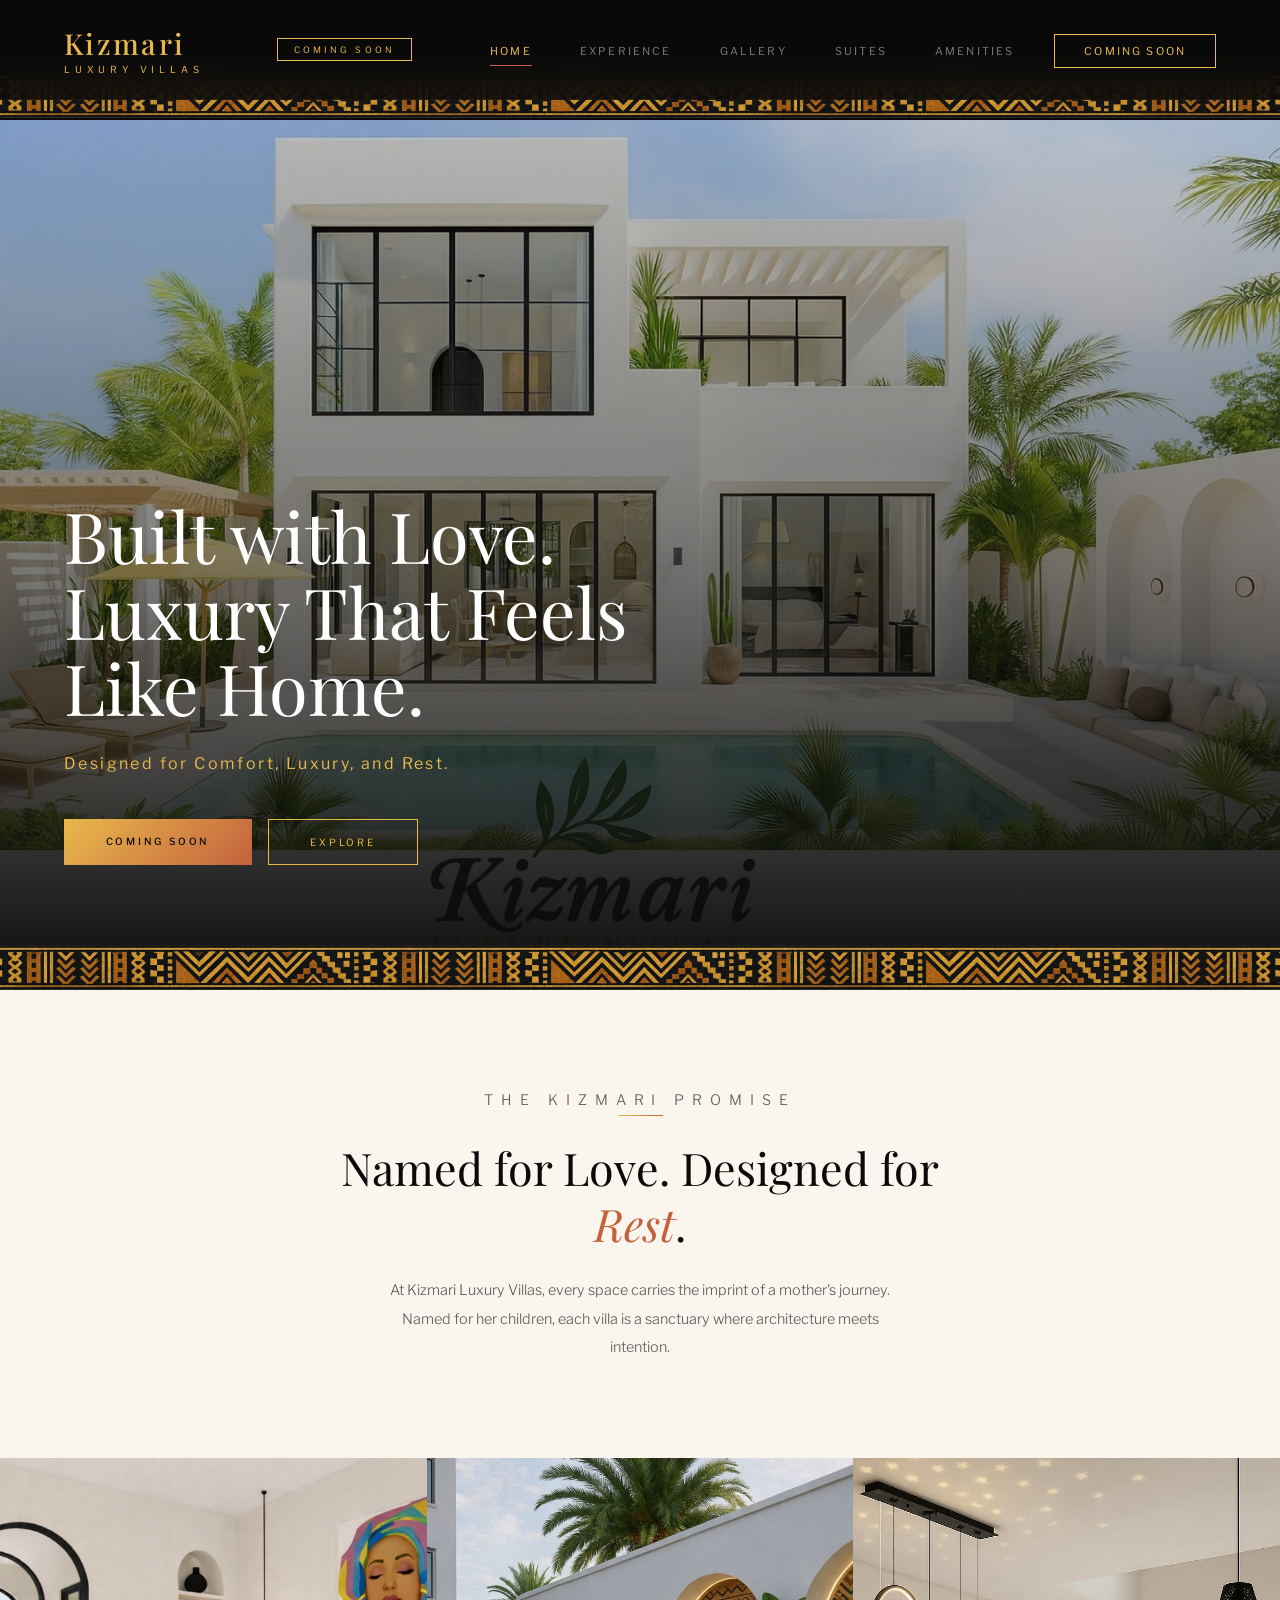
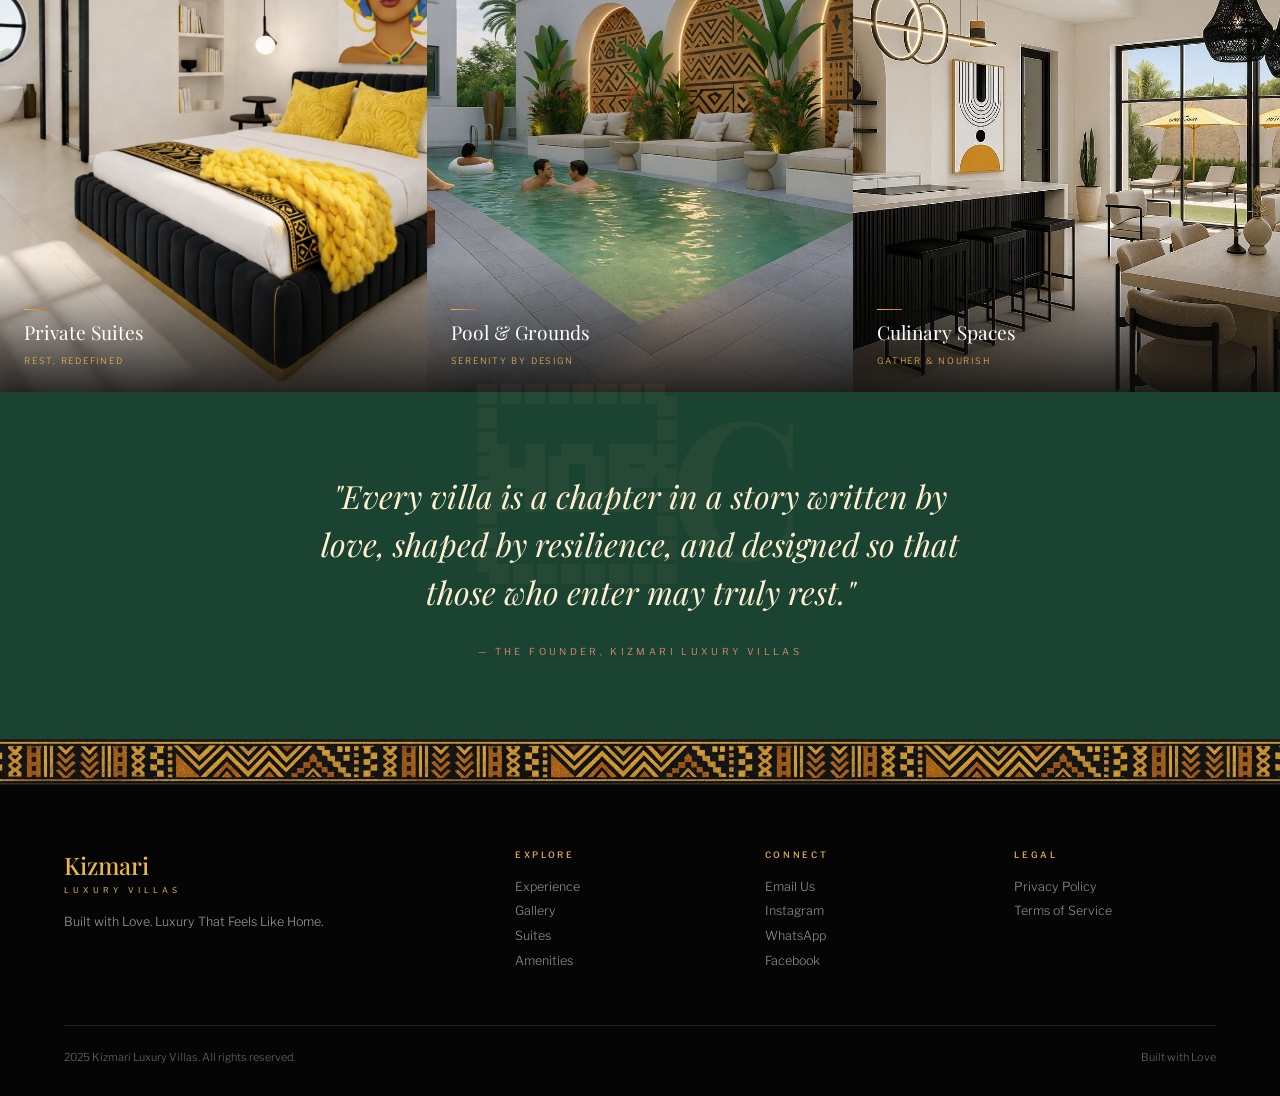
==== index.html @ bf6162c6 "Add files via upload" ====
<!DOCTYPE html>
<html lang="en">
<head>
<meta charset="UTF-8">
<meta name="viewport" content="width=device-width, initial-scale=1.0">
<title>Kizmari Luxury Villas</title>
<link rel="preconnect" href="https://fonts.googleapis.com">
<link rel="preconnect" href="https://fonts.gstatic.com" crossorigin>
<link href="https://fonts.googleapis.com/css2?family=Playfair+Display:ital,wght@0,400;0,500;0,600;0,700;1,400;1,500&family=Libre+Franklin:wght@200;300;400;500;600&display=swap" rel="stylesheet">
<style>
:root{--black:#0a0a0a;--black-rich:#111;--champagne:#e8b84b;--champagne-light:#f0d080;--champagne-glow:#fff0d0;--emerald:#1b4332;--terracotta:#c4623e;--terracotta-soft:#d4836a;--ivory:#faf5ed;--ivory-warm:#f3ebe0;--warm-white:#fefcf8;--text-body:#5c5550;--serif:'Playfair Display',Georgia,serif;--sans:'Libre Franklin','Helvetica Neue',sans-serif}
*,*::before,*::after{margin:0;padding:0;box-sizing:border-box}
html{scroll-behavior:smooth}
body{font-family:var(--sans);background:var(--black);color:#fff;overflow-x:hidden;-webkit-font-smoothing:antialiased}
::-webkit-scrollbar{width:5px}::-webkit-scrollbar-track{background:var(--black)}::-webkit-scrollbar-thumb{background:var(--champagne);border-radius:3px}
.preloader{position:fixed;inset:0;background:var(--black);z-index:10000;display:flex;align-items:center;justify-content:center;flex-direction:column;transition:opacity .8s,visibility .8s}
.preloader.hidden{opacity:0;visibility:hidden;pointer-events:none}
.preloader h2{font-family:var(--serif);font-size:3rem;font-weight:400;color:var(--champagne);letter-spacing:.1em;animation:breathe 2s ease-in-out infinite}
.preloader span{font-family:var(--sans);font-size:.55rem;font-weight:300;letter-spacing:.6em;text-transform:uppercase;color:var(--terracotta-soft);margin-top:.5rem}
.load-bar{width:100px;height:1px;background:#222;margin-top:2rem;position:relative;overflow:hidden}
.load-bar::after{content:'';position:absolute;left:0;top:0;width:40%;height:100%;background:linear-gradient(90deg,var(--champagne),var(--terracotta));animation:slide 1.2s ease-in-out infinite}
@keyframes breathe{0%,100%{opacity:.4}50%{opacity:1}}
@keyframes slide{0%{left:-40%}100%{left:100%}}
nav{position:fixed;top:0;left:0;right:0;z-index:1000;padding:1.5rem 4rem;display:flex;align-items:center;justify-content:space-between;background:rgba(10,10,10,.85);backdrop-filter:blur(12px);border-bottom:1px solid rgba(212,162,78,.06);transition:padding .3s}
nav.compact{padding:1rem 4rem}
.nav-brand{font-family:var(--serif);font-size:1.8rem;font-weight:500;color:var(--champagne);text-decoration:none;letter-spacing:.08em}
.nav-brand small{display:block;font-family:var(--sans);font-size:.6rem;font-weight:400;letter-spacing:.5em;text-transform:uppercase;color:var(--champagne);margin-top:2px}
.nav-links{display:flex;gap:0;list-style:none;align-items:center}
.nav-links a{font-family:var(--sans);font-size:.68rem;font-weight:400;letter-spacing:.2em;text-transform:uppercase;color:rgba(255,255,255,.45);text-decoration:none;padding:.5rem 1.5rem;transition:color .3s;position:relative}
.nav-links a.active{color:var(--champagne)}
.nav-links a:hover{color:var(--champagne-light)}
.nav-links a.active::after{content:'';position:absolute;bottom:0;left:1.5rem;right:1.5rem;height:1px;background:var(--terracotta)}
.nav-cta{padding:.55rem 1.8rem!important;border:1px solid var(--champagne)!important;color:var(--champagne)!important;margin-left:1rem!important;transition:all .3s!important}
.nav-cta::after{display:none!important}
.nav-cta:hover{background:var(--champagne)!important;color:var(--black)!important}
.burger{display:none;cursor:pointer;flex-direction:column;gap:5px}
.burger span{width:20px;height:1px;background:var(--champagne)}
.page{display:none;opacity:0;transition:opacity .5s;min-height:100vh;padding-top:120px}
.page.active{display:block;opacity:1}
.kente{height:45px;background:url("[data-uri]") center/auto 100% repeat-x}
.eyebrow{font-family:var(--sans);font-size:.85rem;font-weight:400;letter-spacing:.55em;text-transform:uppercase;color:var(--terracotta);margin-bottom:.8rem}
.eyebrow.gold{color:var(--champagne)}
.accent-line{width:45px;height:1px;background:linear-gradient(90deg,var(--champagne),var(--terracotta));margin-bottom:1.5rem}
.accent-line.center{margin-left:auto;margin-right:auto}
.hero{position:relative;height:calc(100vh - 75px);min-height:600px;overflow:hidden;display:flex;align-items:flex-end}
.hero img{position:absolute;inset:0;width:100%;height:100%;object-fit:cover}
.hero-shade{position:absolute;inset:0;background:linear-gradient(to top,rgba(10,10,10,.95) 0%,rgba(10,10,10,.5) 50%,rgba(10,10,10,.2) 100%)}
.hero-body{position:relative;z-index:2;padding:0 4rem 5rem;max-width:780px}
.hero-body h1{font-family:var(--serif);font-size:clamp(2.8rem,5.5vw,5rem);font-weight:400;line-height:1.08;color:#fff;margin-bottom:1.5rem}
.hero-body h1 em{font-style:italic;background:linear-gradient(135deg,var(--champagne),var(--terracotta));-webkit-background-clip:text;-webkit-text-fill-color:transparent;background-clip:text}
.hero-body p{font-family:var(--sans);font-size:.95rem;font-weight:300;color:rgba(255,255,255,.8);line-height:1.85;max-width:440px;margin-bottom:2.5rem}
.hero-btns{display:flex;gap:1rem;flex-wrap:wrap}
.btn-gold{font-family:var(--sans);font-size:.62rem;font-weight:500;letter-spacing:.28em;text-transform:uppercase;padding:1rem 2.6rem;background:linear-gradient(135deg,var(--champagne),var(--terracotta));color:var(--black);text-decoration:none;transition:filter .3s,transform .3s;display:inline-block}
.btn-gold:hover{filter:brightness(1.12);transform:translateY(-2px)}
.btn-border{font-family:var(--sans);font-size:.62rem;font-weight:400;letter-spacing:.28em;text-transform:uppercase;padding:1rem 2.6rem;border:1px solid var(--champagne);color:var(--champagne);text-decoration:none;transition:all .3s;display:inline-block}
.btn-border:hover{background:var(--champagne);color:var(--black)}
.home-intro{background:var(--ivory);padding:6rem 4rem;text-align:center}
.home-intro h2{font-family:var(--serif);font-size:clamp(1.8rem,3.5vw,2.8rem);font-weight:400;color:var(--black);line-height:1.25;max-width:620px;margin:0 auto 1.5rem}
.home-intro h2 em{font-style:italic;color:var(--terracotta)}
.home-intro p{font-family:var(--sans);font-size:.9rem;font-weight:300;line-height:2;color:var(--text-body);max-width:520px;margin:0 auto}
.home-features{display:grid;grid-template-columns:1fr 1fr 1fr;gap:0}
.home-feat{position:relative;overflow:hidden;aspect-ratio:4/5;cursor:pointer}
.home-feat img{width:100%;height:100%;object-fit:cover;transition:transform .7s}
.home-feat:hover img{transform:scale(1.05)}
.home-feat-label{position:absolute;bottom:0;left:0;right:0;padding:3rem 1.5rem 1.5rem;background:linear-gradient(to top,rgba(10,10,10,.85) 0%,transparent 100%)}
.home-feat-label h4{font-family:var(--serif);font-size:1.2rem;font-weight:400;color:#fff;margin-bottom:.2rem}
.home-feat-label span{font-family:var(--sans);font-size:.55rem;font-weight:300;letter-spacing:.2em;text-transform:uppercase;color:var(--champagne)}
.feat-line{width:25px;height:1px;margin-bottom:.6rem;background:linear-gradient(90deg,var(--champagne),var(--terracotta))}
.quote-banner{background:var(--emerald);padding:5rem 4rem;text-align:center;position:relative}
.quote-banner::before{content:'C';font-family:var(--serif);font-size:12rem;font-weight:700;color:rgba(212,162,78,.06);position:absolute;top:-.5rem;left:50%;transform:translateX(-50%);line-height:1}
.quote-banner p{font-family:var(--serif);font-size:clamp(1.3rem,2.5vw,2rem);font-weight:400;font-style:italic;color:var(--champagne-glow);line-height:1.5;max-width:650px;margin:0 auto 1.5rem;position:relative;z-index:1}
.quote-banner cite{font-family:var(--sans);font-size:.6rem;font-weight:400;letter-spacing:.35em;text-transform:uppercase;color:var(--terracotta-soft);font-style:normal;position:relative;z-index:1}
.exp-split{display:grid;grid-template-columns:1fr 1fr;min-height:500px}
.exp-img{overflow:hidden}.exp-img img{width:100%;height:100%;object-fit:cover;transition:transform .7s}
.exp-img:hover img{transform:scale(1.03)}
.exp-body{display:flex;align-items:center;padding:4rem 4.5rem}
.exp-body-inner{max-width:440px}
.exp-body h3{font-family:var(--serif);font-size:clamp(1.8rem,2.5vw,2.3rem);font-weight:400;line-height:1.2;margin-bottom:1.2rem}
.exp-body p{font-family:var(--sans);font-size:.88rem;font-weight:300;line-height:2;margin-bottom:2rem}
.exp-stats{display:flex;gap:2.5rem;padding-top:1.5rem;border-top:1px solid rgba(255,255,255,.06)}
.exp-stat h4{font-family:var(--serif);font-size:1.8rem;font-weight:400;color:var(--champagne)}
.exp-stat span{font-family:var(--sans);font-size:.6rem;letter-spacing:.12em;text-transform:uppercase;color:rgba(255,255,255,.5)}
.exp-light{background:var(--ivory)}.exp-light h3{color:var(--black)}.exp-light p{color:var(--text-body)}.exp-light .exp-stats{border-color:rgba(0,0,0,.08)}.exp-light .exp-stat h4{color:var(--terracotta)}.exp-light .exp-stat span{color:var(--text-body)}
.exp-dark{background:var(--black-rich)}.exp-dark h3{color:#fff}.exp-dark p{color:rgba(255,255,255,.55)}
.gallery-hero{position:relative;height:50vh;min-height:350px;overflow:hidden;display:flex;align-items:center;justify-content:center;text-align:center}
.gallery-hero img{position:absolute;inset:0;width:100%;height:100%;object-fit:cover}
.gallery-hero-shade{position:absolute;inset:0;background:rgba(10,10,10,.65)}
.gallery-hero-text{position:relative;z-index:2}
.gallery-hero-text h1{font-family:var(--serif);font-size:clamp(2.5rem,5vw,4rem);font-weight:400;color:#fff;margin-bottom:.5rem}
.gallery-body{background:var(--ivory-warm);padding:4rem 2rem}
.masonry{columns:3;column-gap:1rem;max-width:1300px;margin:0 auto}
.masonry-item{break-inside:avoid;margin-bottom:1rem;overflow:hidden;cursor:pointer}
.masonry-item img{width:100%;display:block;transition:transform .6s}
.masonry-item:hover img{transform:scale(1.04)}
.suites-hero{position:relative;height:50vh;min-height:350px;overflow:hidden;display:flex;align-items:center;justify-content:center;text-align:center}
.suites-hero img{position:absolute;inset:0;width:100%;height:100%;object-fit:cover}
.suites-hero-shade{position:absolute;inset:0;background:rgba(10,10,10,.6)}
.suites-hero-text{position:relative;z-index:2}
.suites-hero-text h1{font-family:var(--serif);font-size:clamp(2.5rem,5vw,4rem);font-weight:400;color:#fff;margin-bottom:.5rem}
.suites-grid{display:grid;grid-template-columns:repeat(2,1fr);gap:0}
.suite-card{position:relative;overflow:hidden;aspect-ratio:4/3;cursor:pointer}
.suite-card img{width:100%;height:100%;object-fit:cover;transition:transform .7s}
.suite-card:hover img{transform:scale(1.05)}
.suite-label{position:absolute;bottom:0;left:0;right:0;padding:3.5rem 2rem 2rem;background:linear-gradient(to top,rgba(10,10,10,.85) 0%,transparent 100%)}
.suite-label h4{font-family:var(--serif);font-size:1.3rem;font-weight:400;color:#fff;margin-bottom:.2rem}
.suite-label span{font-family:var(--sans);font-size:.55rem;font-weight:300;letter-spacing:.2em;text-transform:uppercase;color:var(--champagne)}
.amen-hero{position:relative;height:50vh;min-height:350px;overflow:hidden;display:flex;align-items:center;justify-content:center;text-align:center}
.amen-hero img{position:absolute;inset:0;width:100%;height:100%;object-fit:cover}
.amen-hero-shade{position:absolute;inset:0;background:rgba(10,10,10,.6)}
.amen-hero-text{position:relative;z-index:2}
.amen-hero-text h1{font-family:var(--serif);font-size:clamp(2.5rem,5vw,4rem);font-weight:400;color:#fff;margin-bottom:.5rem}
.amen-content{background:var(--emerald);padding:5rem 4rem;position:relative;overflow:hidden}
.amen-content::before{content:'';position:absolute;inset:0;background:radial-gradient(ellipse at 20% 50%,rgba(212,162,78,.06) 0%,transparent 60%)}
.amen-grid{position:relative;z-index:1;max-width:1000px;margin:0 auto;display:grid;grid-template-columns:1fr 1fr;gap:1.2rem}
.amen-card{display:flex;align-items:center;gap:1.2rem;padding:1.3rem;background:rgba(255,255,255,.04);border:1px solid rgba(255,255,255,.06);transition:all .3s}
.amen-card:hover{background:rgba(212,162,78,.07);border-color:rgba(212,162,78,.12)}
.amen-icon{width:40px;height:40px;border-radius:50%;background:rgba(212,162,78,.1);display:flex;align-items:center;justify-content:center;flex-shrink:0}
.amen-icon svg{width:18px;height:18px;stroke:var(--champagne);fill:none;stroke-width:1.5}
.amen-card h5{font-family:var(--sans);font-size:.78rem;font-weight:400;color:rgba(255,255,255,.8);letter-spacing:.05em;margin-bottom:.2rem}
.amen-card p{font-family:var(--sans);font-size:.72rem;font-weight:300;color:rgba(255,255,255,.4);line-height:1.5}
.amen-images{background:var(--ivory);padding:3rem 2rem}
.amen-img-grid{display:grid;grid-template-columns:repeat(3,1fr);gap:1rem;max-width:1300px;margin:0 auto}
.amen-img-grid img{width:100%;aspect-ratio:4/3;object-fit:cover;transition:transform .5s}
.amen-img-grid img:hover{transform:scale(1.03)}
.contact-page{min-height:calc(100vh - 75px);display:flex;align-items:center;justify-content:center;background:var(--black);position:relative;overflow:hidden;padding:4rem}
.contact-page::before{content:'';position:absolute;inset:0;background:radial-gradient(ellipse at 30% 50%,rgba(27,67,50,.2) 0%,transparent 50%),radial-gradient(ellipse at 70% 70%,rgba(196,98,62,.08) 0%,transparent 40%)}
.contact-inner{position:relative;text-align:center;max-width:600px}
.contact-inner h1{font-family:var(--serif);font-size:clamp(2.5rem,4.5vw,3.8rem);font-weight:400;color:#fff;line-height:1.15;margin-bottom:1rem}
.contact-inner h1 em{font-style:italic;background:linear-gradient(135deg,var(--champagne),var(--terracotta));-webkit-background-clip:text;-webkit-text-fill-color:transparent;background-clip:text}
.contact-inner>p{font-family:var(--sans);font-size:.95rem;font-weight:300;color:rgba(255,255,255,.45);line-height:1.9;margin-bottom:3rem}
.contact-btns{display:flex;gap:1rem;justify-content:center;flex-wrap:wrap}
footer{background:#050505;padding:4rem 4rem 2rem;border-top:1px solid rgba(212,162,78,.15)}
.ft-grid{max-width:1200px;margin:0 auto;display:grid;grid-template-columns:2fr 1fr 1fr 1fr;gap:3rem}
.ft-brand{font-family:var(--serif);font-size:1.5rem;font-weight:500;color:var(--champagne);margin-bottom:.3rem}
.ft-tag{font-family:var(--sans);font-size:.5rem;letter-spacing:.5em;text-transform:uppercase;color:var(--champagne);margin-bottom:1rem}
.ft-desc{font-family:var(--sans);font-size:.78rem;font-weight:300;color:rgba(255,255,255,.6);line-height:1.8;max-width:260px}
.ft-col h5{font-family:var(--sans);font-size:.55rem;font-weight:500;letter-spacing:.3em;text-transform:uppercase;color:var(--champagne);margin-bottom:1.2rem}
.ft-col a{display:block;font-family:var(--sans);font-size:.78rem;font-weight:300;color:rgba(255,255,255,.55);text-decoration:none;margin-bottom:.6rem;transition:color .3s}
.ft-col a:hover{color:var(--champagne)}
.ft-bottom{max-width:1200px;margin:3rem auto 0;padding-top:1.5rem;border-top:1px solid rgba(255,255,255,.1);display:flex;justify-content:space-between}
.ft-bottom span{font-family:var(--sans);font-size:.68rem;font-weight:300;color:rgba(255,255,255,.4)}
@media(max-width:1024px){nav{padding:1.2rem 2rem}.hero-body{padding:0 2rem 3.5rem}.exp-split{grid-template-columns:1fr}.exp-body{padding:3rem 2rem}.home-features{grid-template-columns:1fr 1fr}.suites-grid{grid-template-columns:1fr}.amen-grid{grid-template-columns:1fr}.amen-img-grid{grid-template-columns:1fr 1fr}.ft-grid{grid-template-columns:1fr 1fr;gap:2rem}}
@media(max-width:768px){.nav-links{display:none}.burger{display:flex}.nav-links.open{display:flex;flex-direction:column;position:absolute;top:100%;left:0;right:0;background:rgba(10,10,10,.97);padding:1.5rem;gap:1rem;border-bottom:1px solid rgba(212,162,78,.08)}.home-features{grid-template-columns:1fr}.masonry{columns:2}.suites-grid{grid-template-columns:1fr}.amen-img-grid{grid-template-columns:1fr}.hero-btns{flex-direction:column}.contact-page{padding:2rem}.ft-grid{grid-template-columns:1fr;gap:1.5rem}.ft-bottom{flex-direction:column;gap:.5rem;text-align:center}}





.nav-kente{height:45px;background:url("[data-uri]") center/auto 100% repeat-x;position:fixed;top:75px;left:0;right:0;z-index:999;transition:top .3s}
.hero-body .hero-sub-gold{font-family:var(--sans);font-size:1rem;font-weight:400;letter-spacing:.15em;color:var(--champagne)!important;line-height:1.85;max-width:440px;margin-bottom:2.5rem}
</style>
</head>
<body>
<div class="preloader" id="preloader"><h2>Kizmari</h2><span>Luxury Villas</span><div class="load-bar"></div></div>

<nav id="nav">
  <a href="#" class="nav-brand" onclick="return go('home')">Kizmari<small>Luxury Villas</small></a><span style="font-family:var(--sans);font-size:.55rem;font-weight:400;letter-spacing:.35em;text-transform:uppercase;color:var(--champagne);border:1px solid var(--champagne);padding:.3rem 1rem;margin-left:1.2rem">Coming Soon</span>
  <ul class="nav-links" id="navLinks">
    <li><a href="#" data-page="home" class="active" onclick="return go('home')">Home</a></li>
    <li><a href="#" data-page="experience" onclick="return go('experience')">Experience</a></li>
    <li><a href="#" data-page="gallery" onclick="return go('gallery')">Gallery</a></li>
    <li><a href="#" data-page="suites" onclick="return go('suites')">Suites</a></li>
    <li><a href="#" data-page="amenities" onclick="return go('amenities')">Amenities</a></li>
    <li><a href="#" data-page="contact" class="nav-cta" onclick="return go('contact')">Coming Soon</a></li>
  </ul>
  <div class="burger" onclick="document.getElementById('navLinks').classList.toggle('open')"><span></span><span></span><span></span></div>
</nav>
<div class="nav-kente"></div>

<div class="page active" id="page-home">
  <section class="hero">
    <img src="[data-uri]" alt="Kizmari Villa">
    <div class="hero-shade"></div>
    <div class="hero-body">
      <h1>Built with Love.<br>Luxury That Feels Like Home.</h1>
      <p class="hero-sub-gold">Designed for Comfort, Luxury, and Rest.</p>
      <div class="hero-btns">
        <a href="#" class="btn-gold" onclick="return go('contact')">Coming Soon</a>
        <a href="#" class="btn-border" onclick="return go('experience')">Explore</a>
      </div>
    </div>
  </section>
  <div class="kente"></div>
  <section class="home-intro">
    <p class="eyebrow">The Kizmari Promise</p>
    <div class="accent-line center"></div>
    <h2>Named for Love. Designed for <em>Rest</em>.</h2>
    <p>At Kizmari Luxury Villas, every space carries the imprint of a mother's journey. Named for her children, each villa is a sanctuary where architecture meets intention.</p>
  </section>
  <section class="home-features">
    <div class="home-feat" onclick="return go('suites')">
      <img src="[data-uri]" alt="Suites">
      <div class="home-feat-label"><div class="feat-line"></div><h4>Private Suites</h4><span>Rest, Redefined</span></div>
    </div>
    <div class="home-feat" onclick="return go('gallery')">
      <img src="[data-uri]" alt="Pool">
      <div class="home-feat-label"><div class="feat-line"></div><h4>Pool &amp; Grounds</h4><span>Serenity by Design</span></div>
    </div>
    <div class="home-feat" onclick="return go('experience')">
      <img src="[data-uri]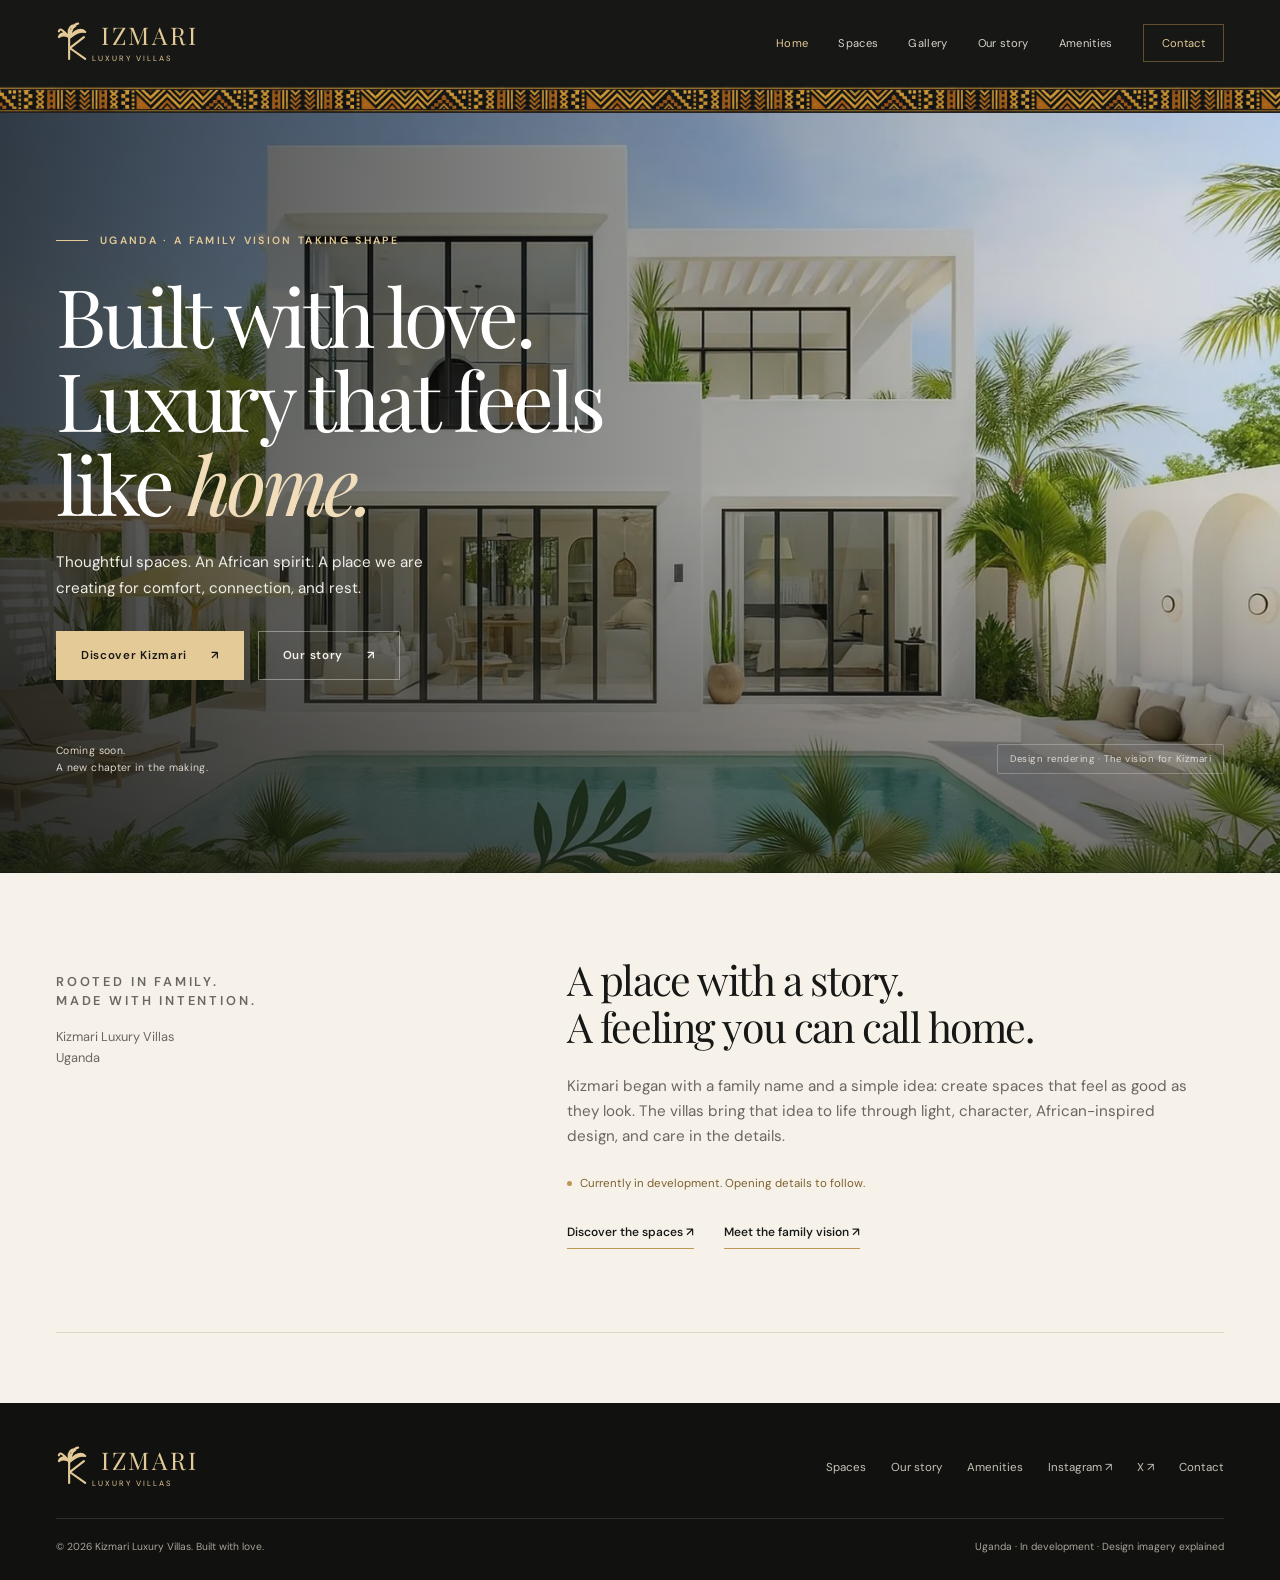
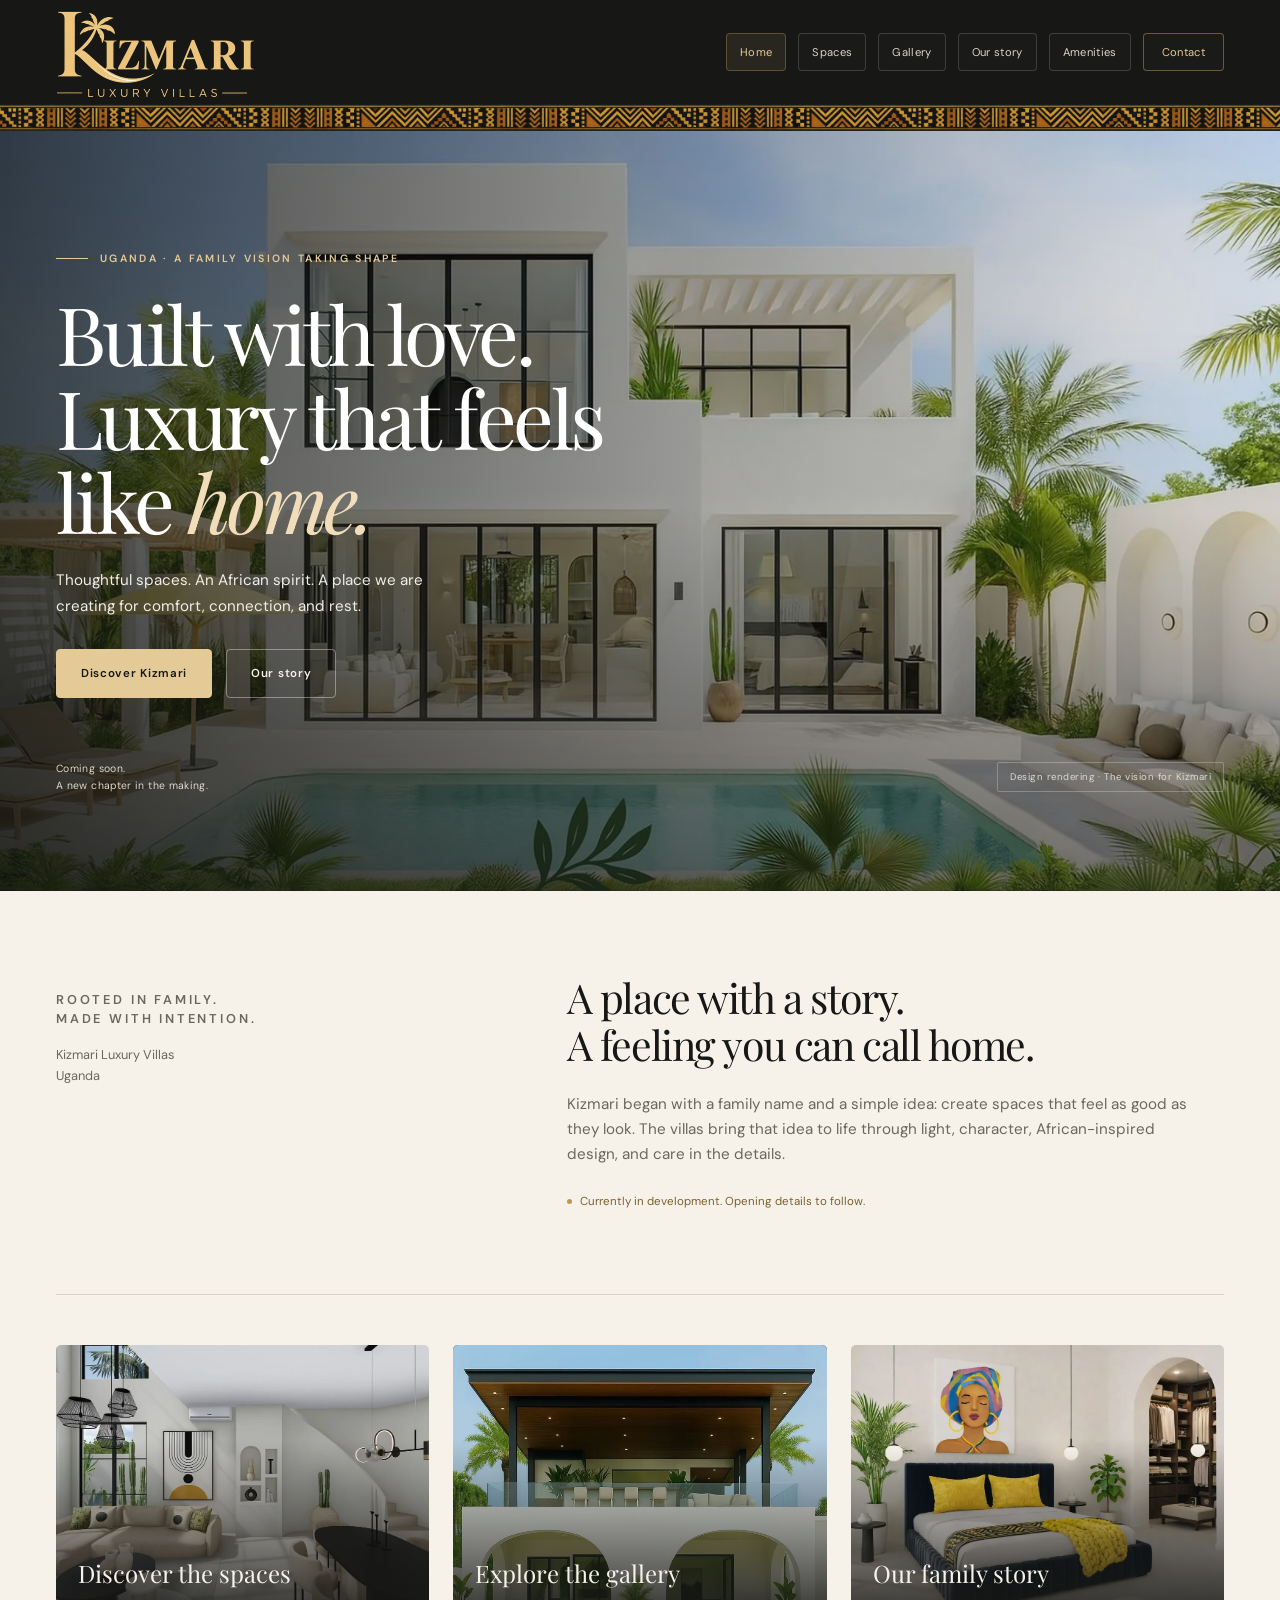
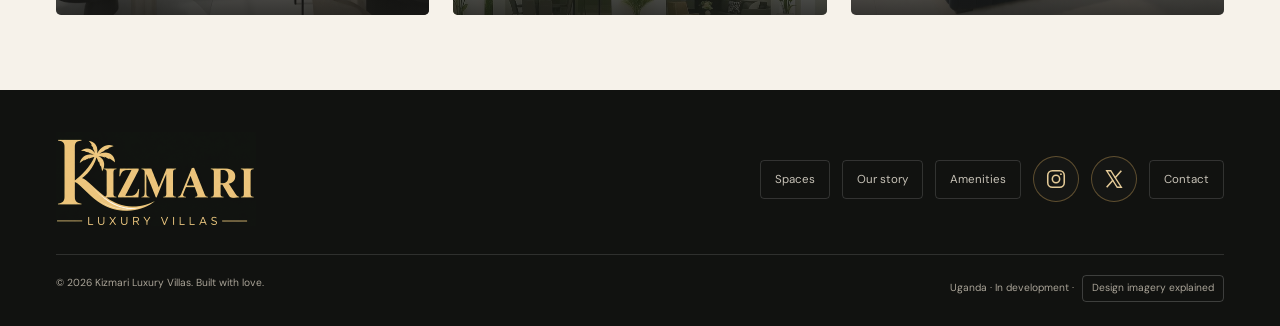
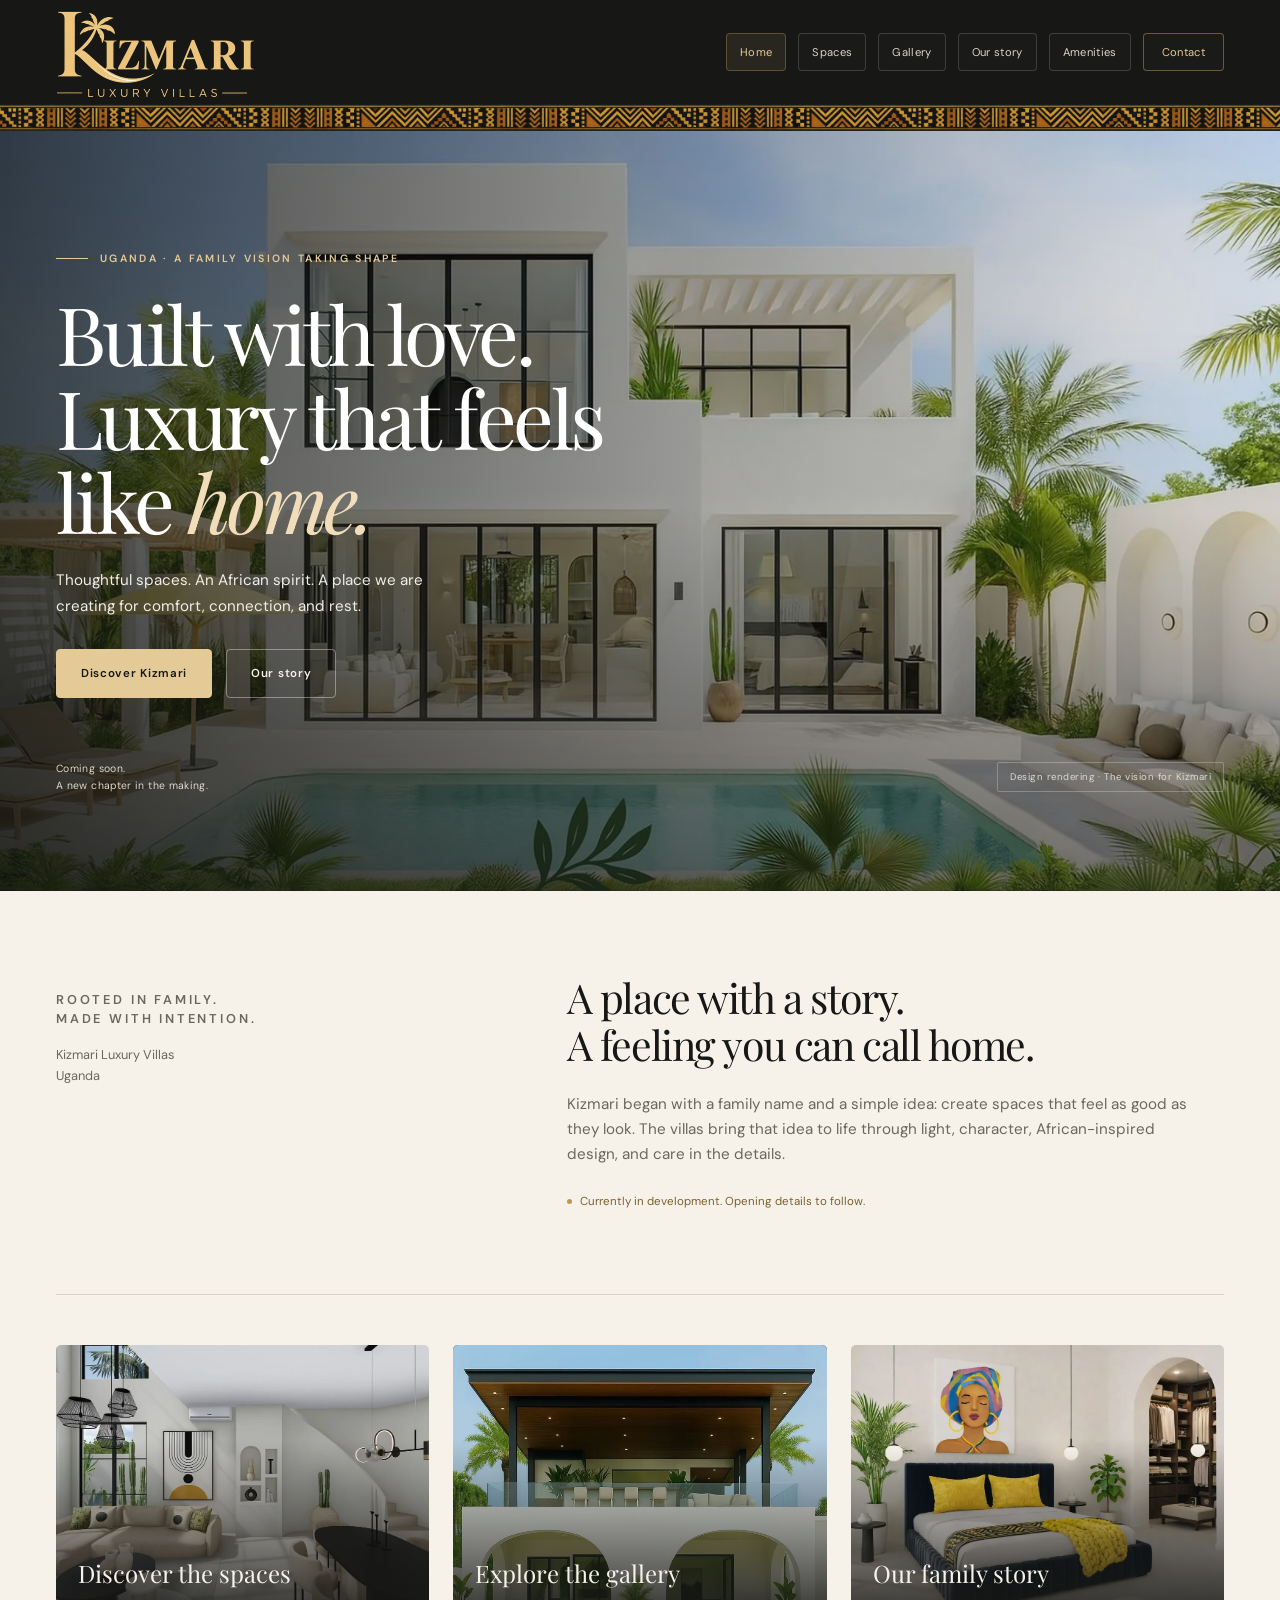
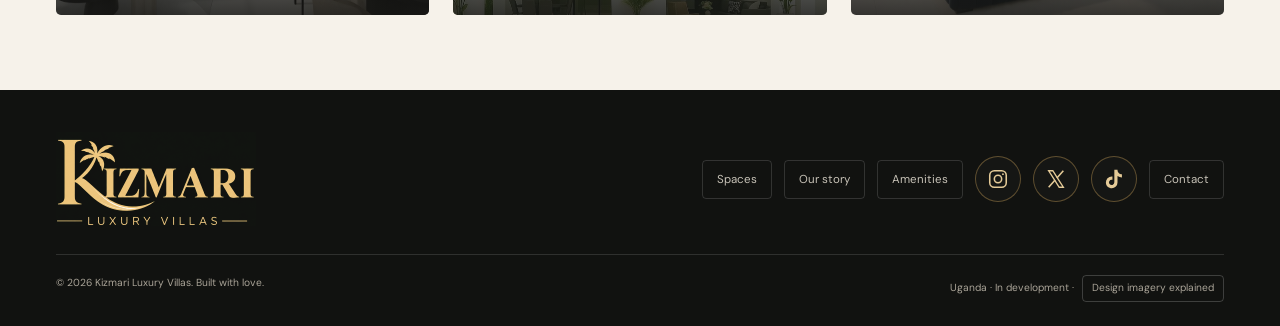
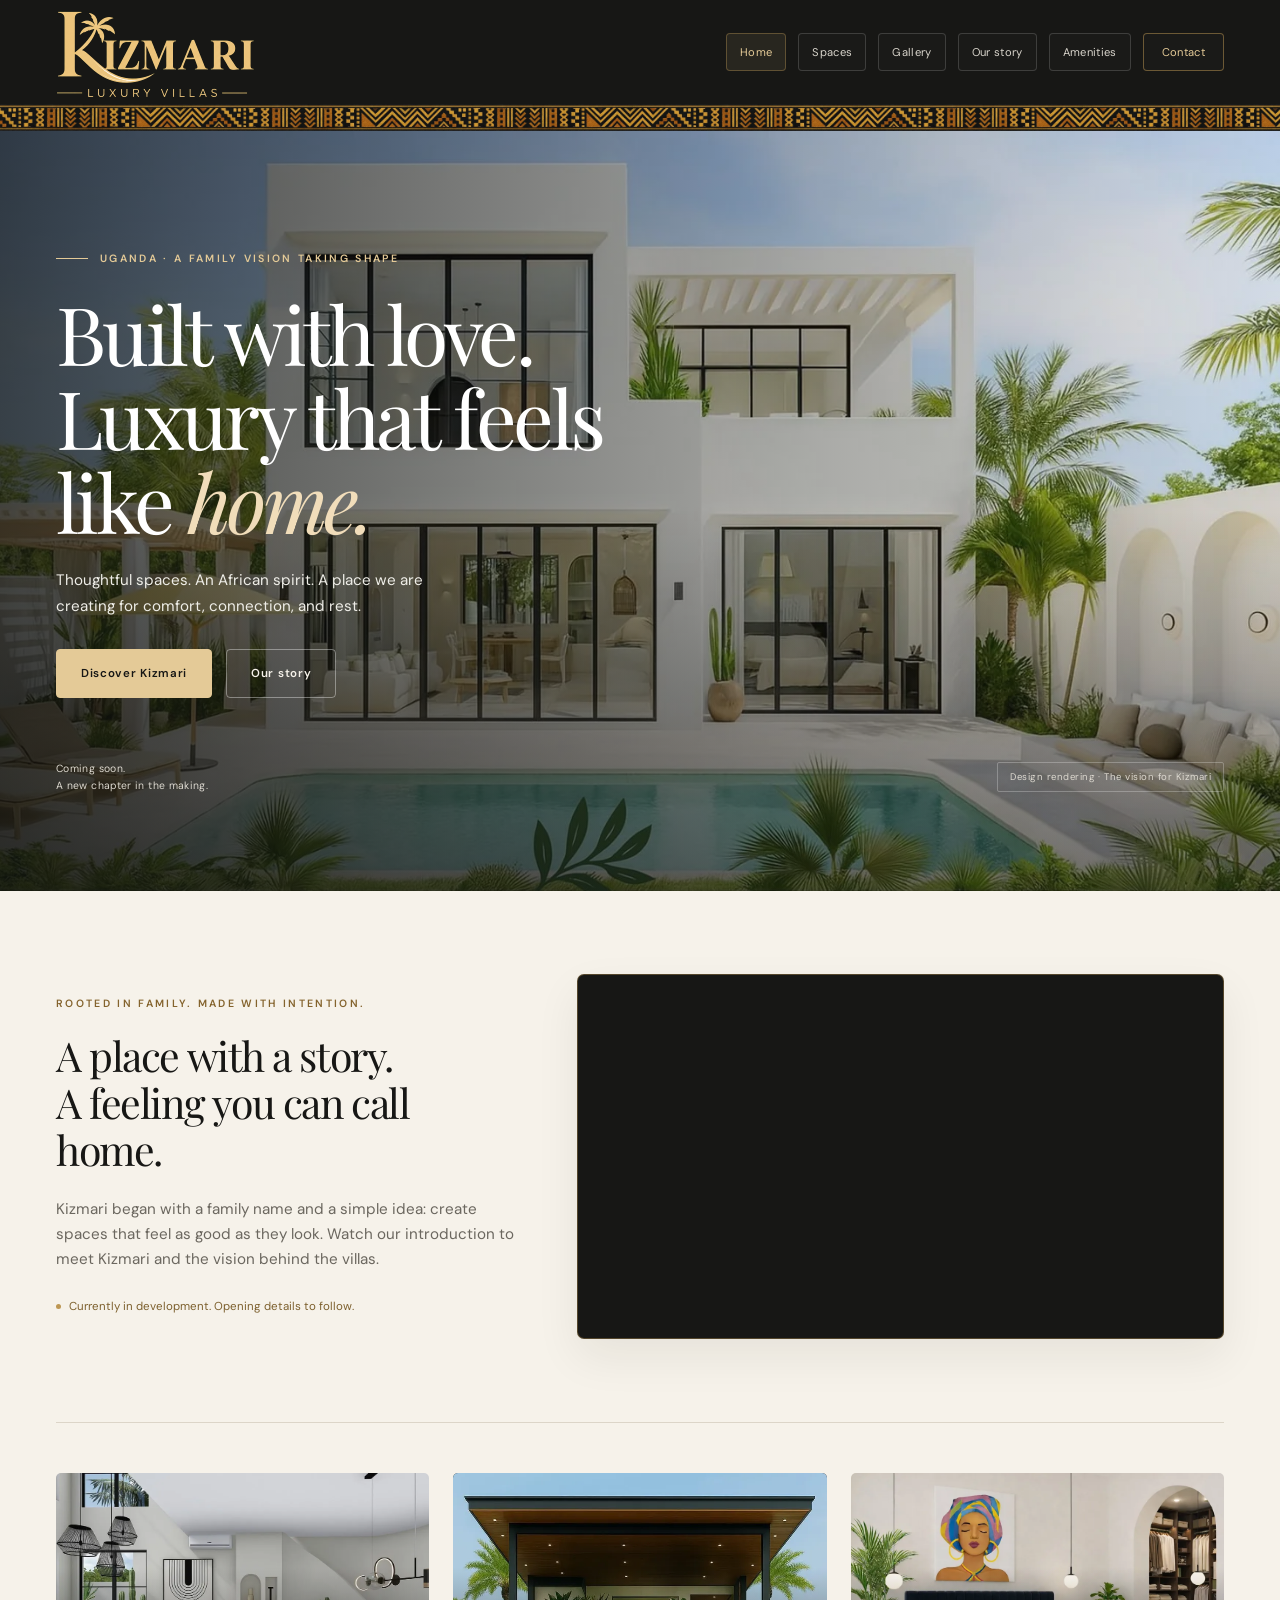
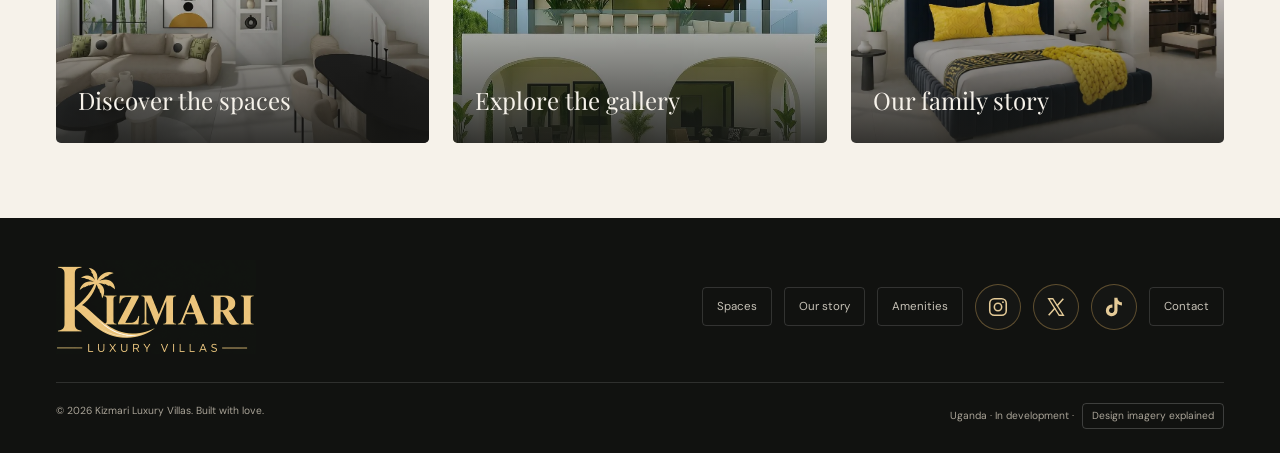
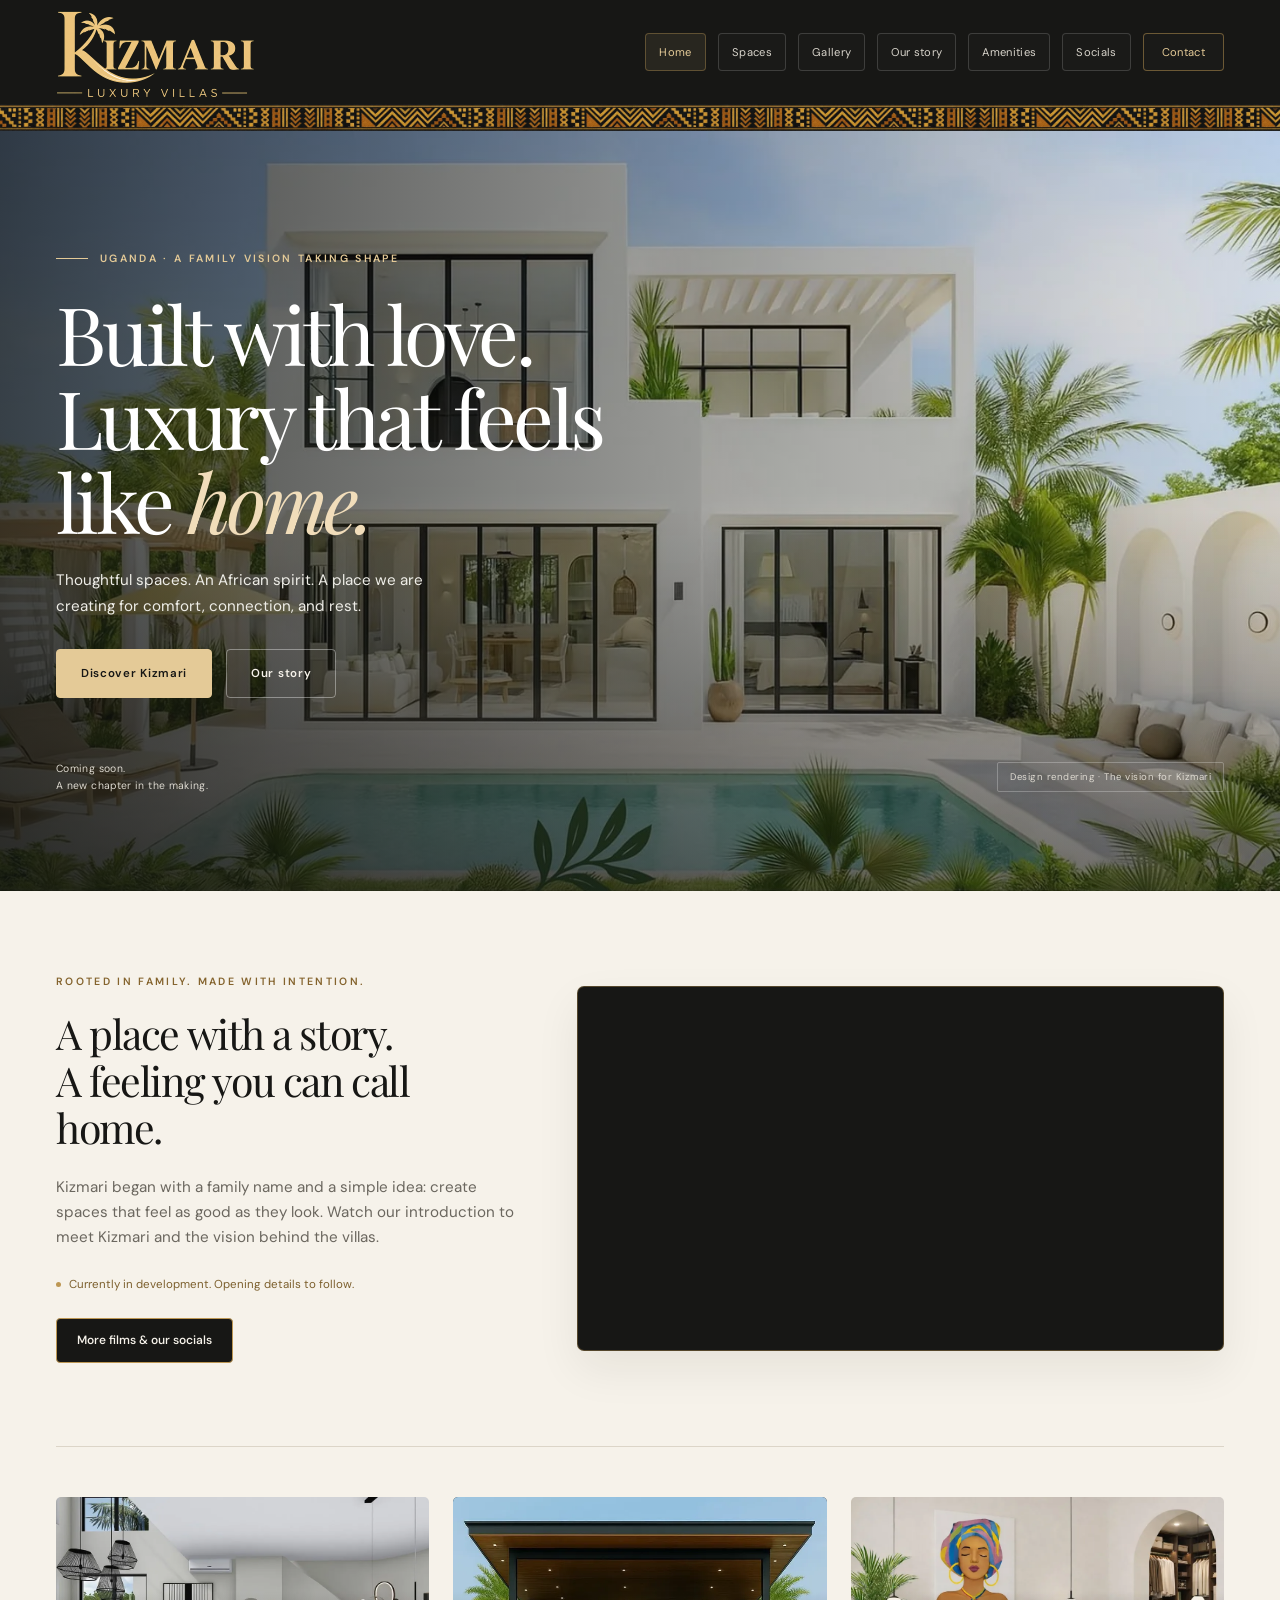
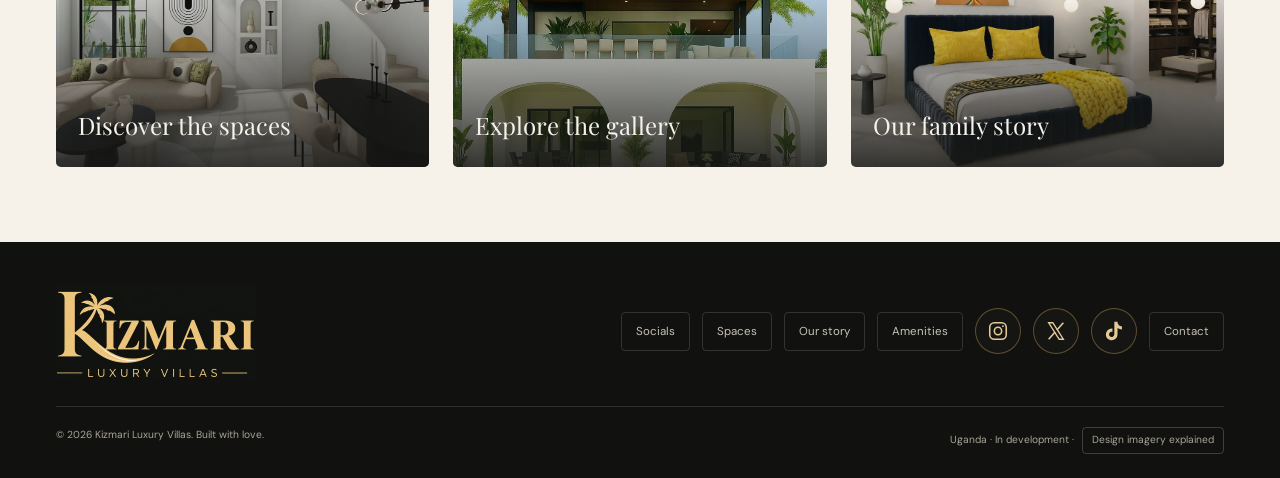
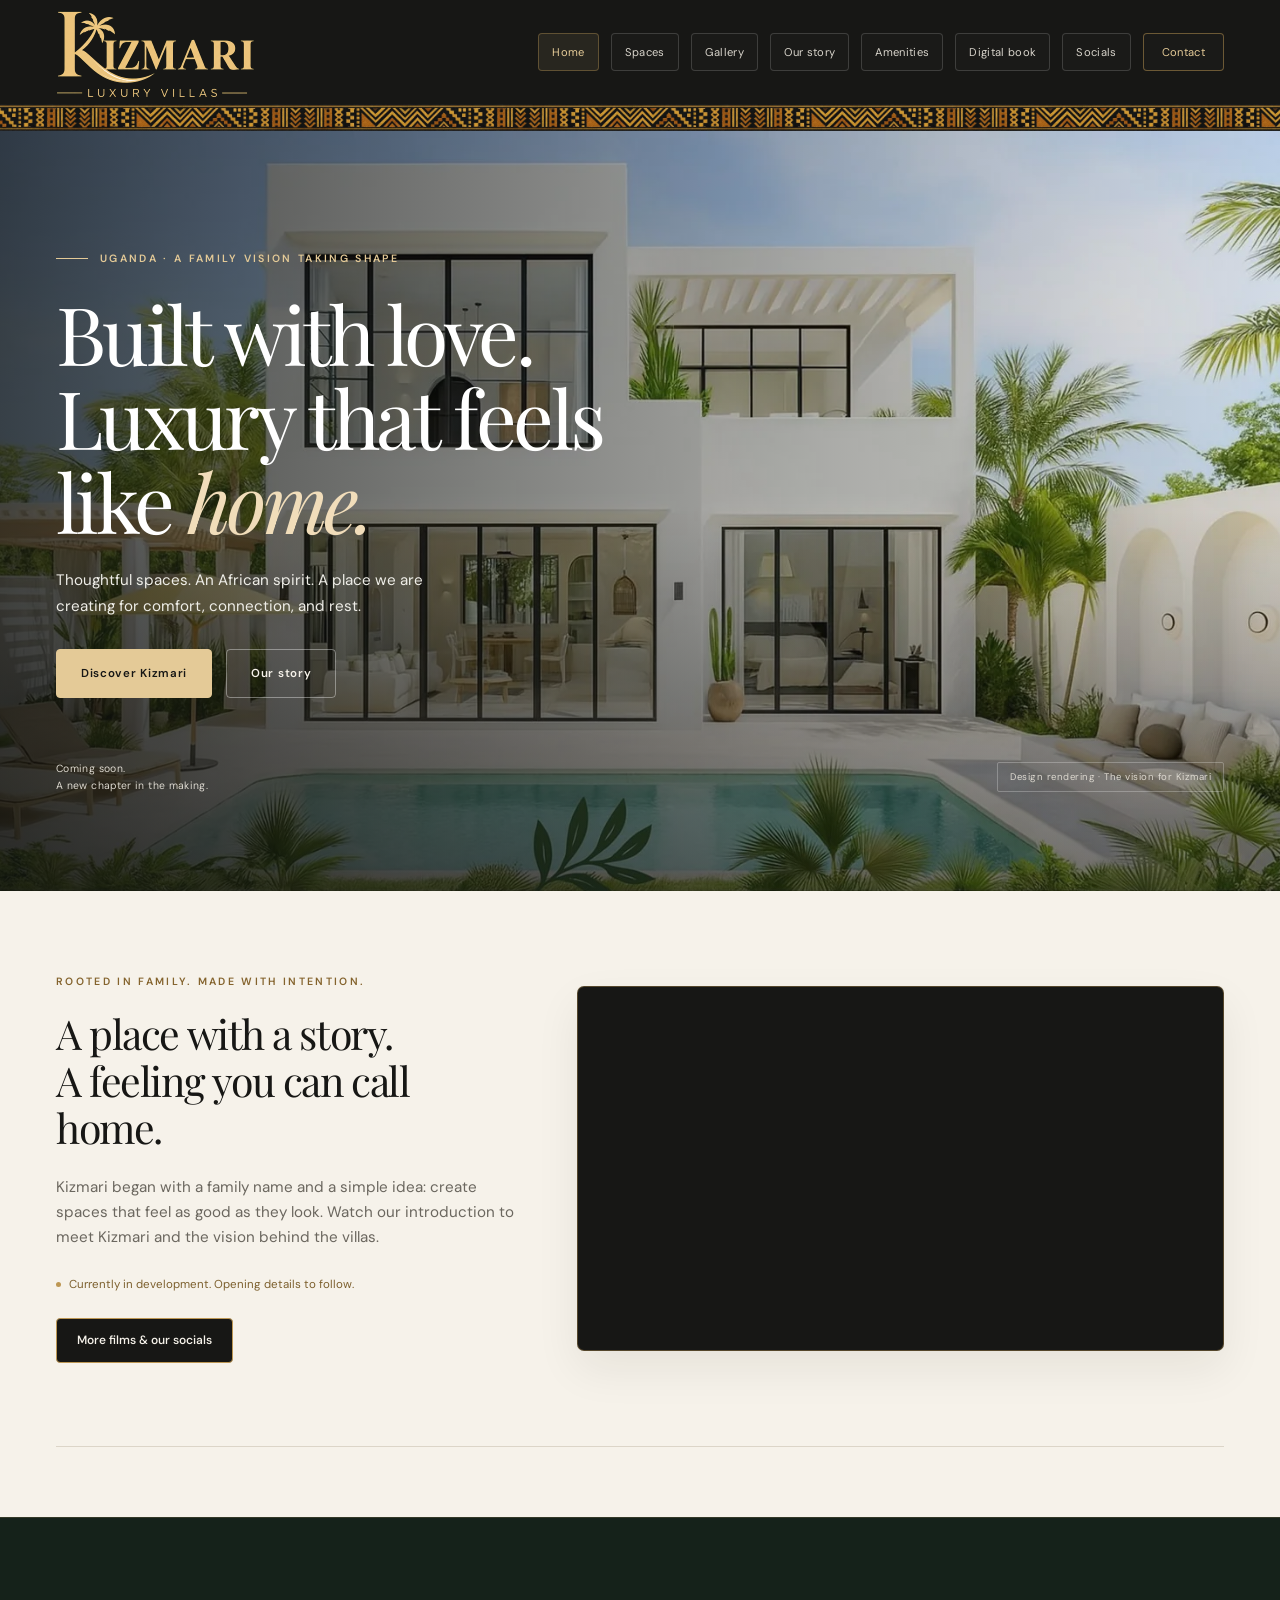
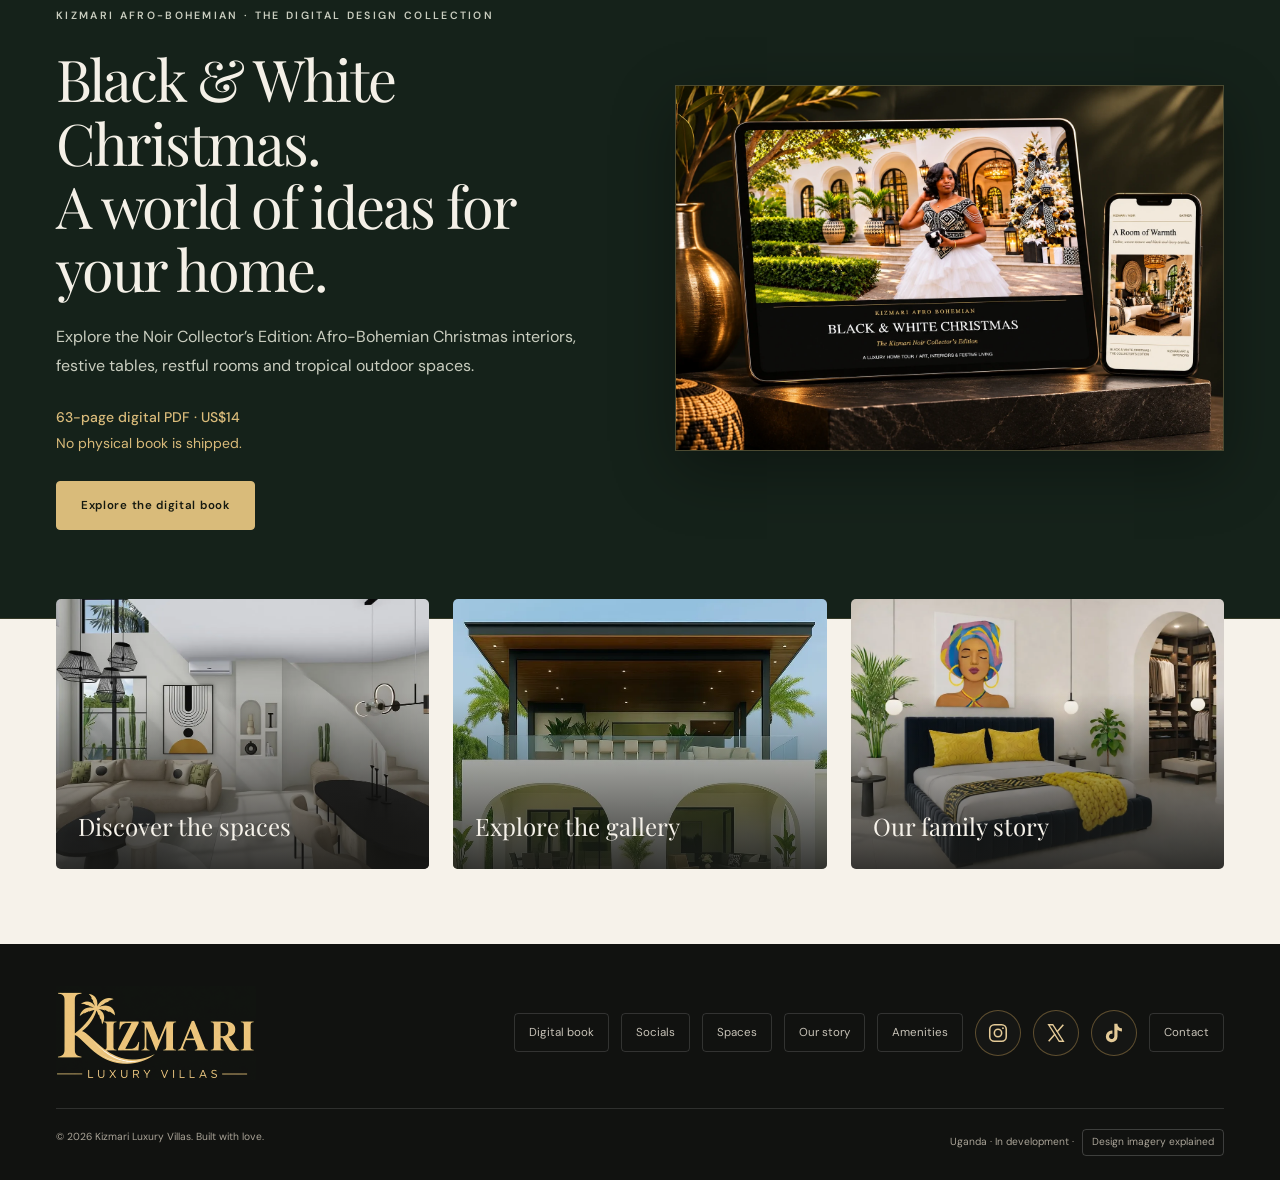
